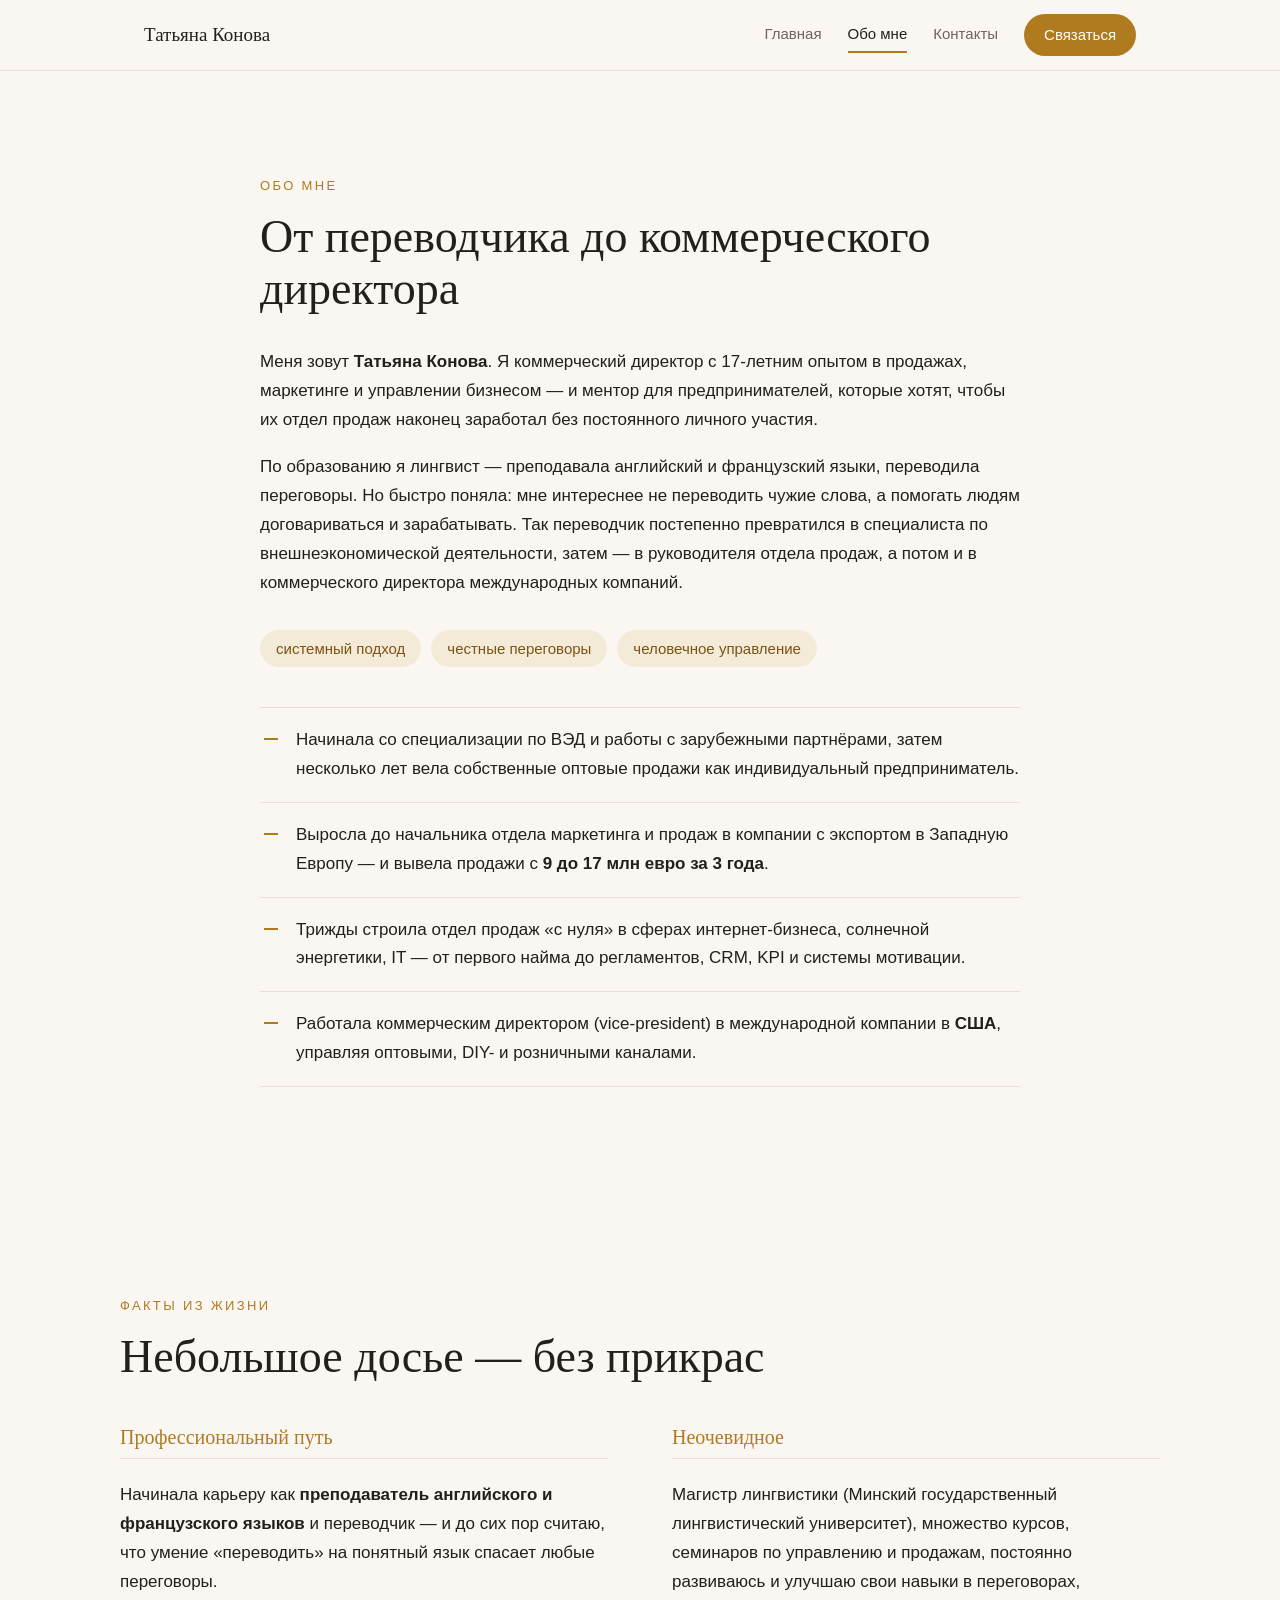
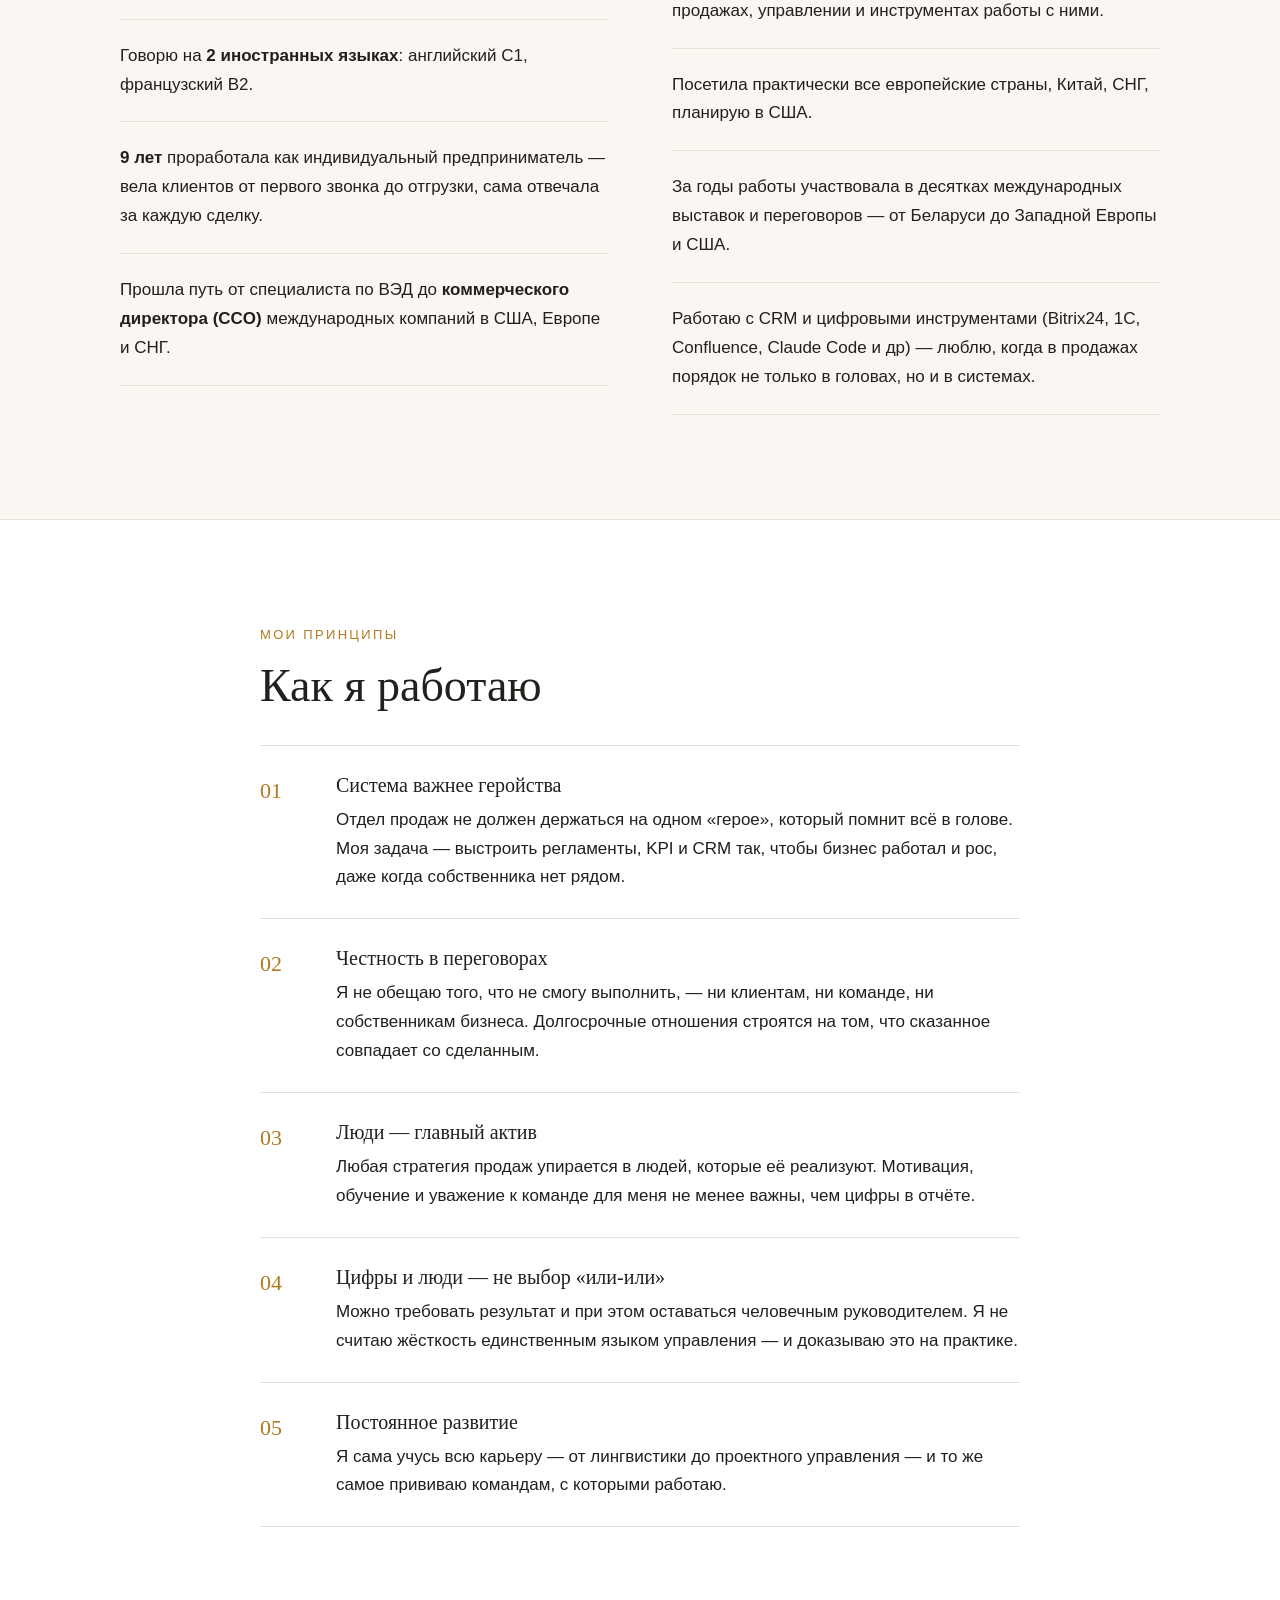
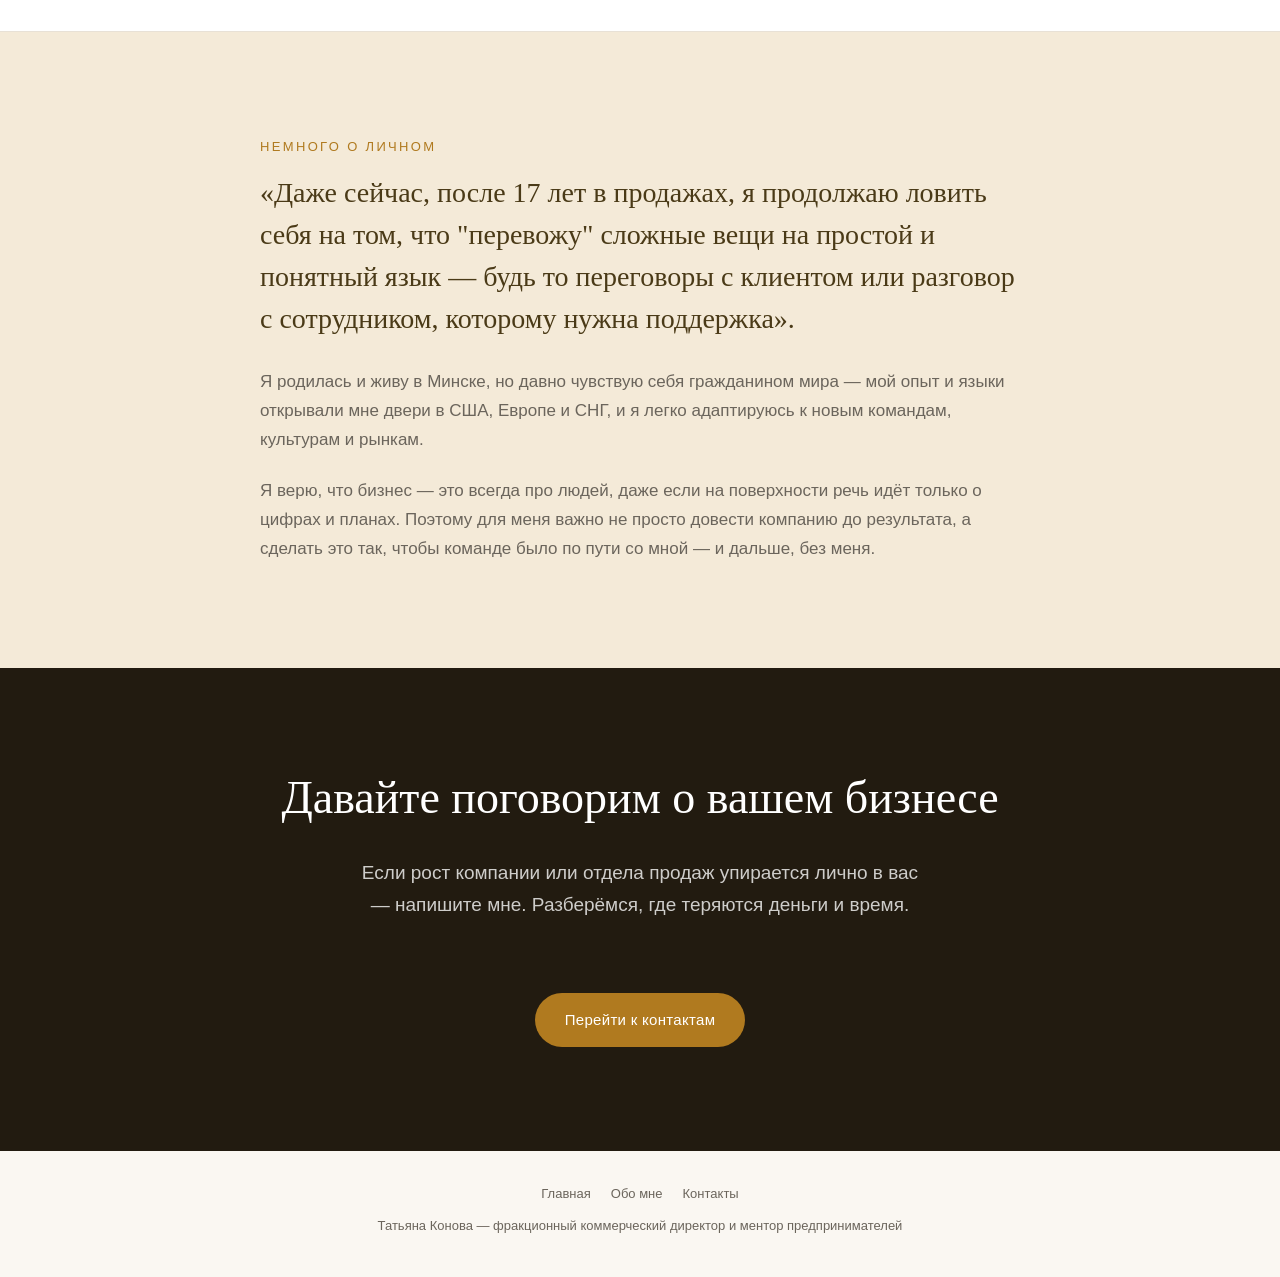
==== about.html @ 10720131 "Split site into 3 pages with shared style.css, sticky nav and contacts page Co-Authored-By: Claude S" ====
<!DOCTYPE html>
<html lang="ru">
<head>
<meta charset="UTF-8">
<meta name="viewport" content="width=device-width, initial-scale=1">
<title>Обо мне — Татьяна Конова</title>
<link rel="stylesheet" href="style.css">
</head>
<body>

<header class="site-header">
  <div class="bar">
    <a class="brand" href="index.html">Татьяна Конова</a>
    <nav class="site-nav">
      <a href="index.html">Главная</a>
      <a href="about.html" aria-current="page">Обо мне</a>
      <a href="contacts.html">Контакты</a>
      <a class="nav-cta" href="contacts.html">Связаться</a>
    </nav>
  </div>
</header>

<section>
  <div class="wrap narrow">
    <div class="label">Обо мне</div>
    <h2>От переводчика до коммерческого директора</h2>
    <p>Меня зовут <strong>Татьяна Конова</strong>. Я коммерческий директор с 17-летним опытом в продажах, маркетинге и управлении бизнесом — и ментор для предпринимателей, которые хотят, чтобы их отдел продаж наконец заработал без постоянного личного участия.</p>
    <p>По образованию я лингвист — преподавала английский и французский языки, переводила переговоры. Но быстро поняла: мне интереснее не переводить чужие слова, а помогать людям договариваться и зарабатывать. Так переводчик постепенно превратился в специалиста по внешнеэкономической деятельности, затем — в руководителя отдела продаж, а потом и в коммерческого директора международных компаний.</p>
    <ul class="traits">
      <li>системный подход</li>
      <li>честные переговоры</li>
      <li>человечное управление</li>
    </ul>
    <ul class="path">
      <li>Начинала со специализации по ВЭД и работы с зарубежными партнёрами, затем несколько лет вела собственные оптовые продажи как индивидуальный предприниматель.</li>
      <li>Выросла до начальника отдела маркетинга и продаж в компании с экспортом в Западную Европу — и вывела продажи с <strong>9 до 17 млн евро за 3 года</strong>.</li>
      <li>Трижды строила отдел продаж «с нуля» в сферах интернет-бизнеса, солнечной энергетики, IT — от первого найма до регламентов, CRM, KPI и системы мотивации.</li>
      <li>Работала коммерческим директором (vice-president) в международной компании в <strong>США</strong>, управляя оптовыми, DIY- и розничными каналами.</li>
    </ul>
  </div>
</section>

<section>
  <div class="wrap">
    <div class="label">Факты из жизни</div>
    <h2>Небольшое досье — без прикрас</h2>
    <div class="facts-grid">
      <div>
        <h3>Профессиональный путь</h3>
        <div class="fact">Начинала карьеру как <strong>преподаватель английского и французского языков</strong> и переводчик — и до сих пор считаю, что умение «переводить» на понятный язык спасает любые переговоры.</div>
        <div class="fact">Говорю на <strong>2 иностранных языках</strong>: английский C1, французский B2.</div>
        <div class="fact"><strong>9 лет</strong> проработала как индивидуальный предприниматель — вела клиентов от первого звонка до отгрузки, сама отвечала за каждую сделку.</div>
        <div class="fact">Прошла путь от специалиста по ВЭД до <strong>коммерческого директора (CCO)</strong> международных компаний в США, Европе и СНГ.</div>
      </div>
      <div>
        <h3>Неочевидное</h3>
        <div class="fact">Магистр лингвистики (Минский государственный лингвистический университет), множество курсов, семинаров по управлению и продажам, постоянно развиваюсь и улучшаю свои навыки в переговорах, продажах, управлении и инструментах работы с ними.</div>
        <div class="fact">Посетила практически все европейские страны, Китай, СНГ, планирую в США.</div>
        <div class="fact">За годы работы участвовала в десятках международных выставок и переговоров — от Беларуси до Западной Европы и США.</div>
        <div class="fact">Работаю с CRM и цифровыми инструментами (Bitrix24, 1С, Confluence, Claude Code и др) — люблю, когда в продажах порядок не только в головах, но и в системах.</div>
      </div>
    </div>
  </div>
</section>

<section class="principles">
  <div class="wrap narrow">
    <div class="label">Мои принципы</div>
    <h2>Как я работаю</h2>
    <div class="principle-list">
      <div class="principle">
        <div class="num">01</div>
        <div>
          <h3>Система важнее геройства</h3>
          <p>Отдел продаж не должен держаться на одном «герое», который помнит всё в голове. Моя задача — выстроить регламенты, KPI и CRM так, чтобы бизнес работал и рос, даже когда собственника нет рядом.</p>
        </div>
      </div>
      <div class="principle">
        <div class="num">02</div>
        <div>
          <h3>Честность в переговорах</h3>
          <p>Я не обещаю того, что не смогу выполнить, — ни клиентам, ни команде, ни собственникам бизнеса. Долгосрочные отношения строятся на том, что сказанное совпадает со сделанным.</p>
        </div>
      </div>
      <div class="principle">
        <div class="num">03</div>
        <div>
          <h3>Люди — главный актив</h3>
          <p>Любая стратегия продаж упирается в людей, которые её реализуют. Мотивация, обучение и уважение к команде для меня не менее важны, чем цифры в отчёте.</p>
        </div>
      </div>
      <div class="principle">
        <div class="num">04</div>
        <div>
          <h3>Цифры и люди — не выбор «или-или»</h3>
          <p>Можно требовать результат и при этом оставаться человечным руководителем. Я не считаю жёсткость единственным языком управления — и доказываю это на практике.</p>
        </div>
      </div>
      <div class="principle">
        <div class="num">05</div>
        <div>
          <h3>Постоянное развитие</h3>
          <p>Я сама учусь всю карьеру — от лингвистики до проектного управления — и то же самое прививаю командам, с которыми работаю.</p>
        </div>
      </div>
    </div>
  </div>
</section>

<section class="personal">
  <div class="wrap narrow">
    <div class="label">Немного о личном</div>
    <blockquote>«Даже сейчас, после 17 лет в продажах, я продолжаю ловить себя на том, что "перевожу" сложные вещи на простой и понятный язык — будь то переговоры с клиентом или разговор с сотрудником, которому нужна поддержка».</blockquote>
    <p class="muted" style="margin-top:28px;">Я родилась и живу в Минске, но давно чувствую себя гражданином мира — мой опыт и языки открывали мне двери в США, Европе и СНГ, и я легко адаптируюсь к новым командам, культурам и рынкам.</p>
    <p class="muted">Я верю, что бизнес — это всегда про людей, даже если на поверхности речь идёт только о цифрах и планах. Поэтому для меня важно не просто довести компанию до результата, а сделать это так, чтобы команде было по пути со мной — и дальше, без меня.</p>
  </div>
</section>

<section class="finale">
  <div class="wrap">
    <h2>Давайте поговорим о вашем бизнесе</h2>
    <p class="lead">Если рост компании или отдела продаж упирается лично в вас — напишите мне. Разберёмся, где теряются деньги и время.</p>
    <div class="cta-row">
      <a class="cta-btn" href="contacts.html">Перейти к контактам</a>
    </div>
  </div>
</section>

<footer>
  <nav>
    <a href="index.html">Главная</a>
    <a href="about.html">Обо мне</a>
    <a href="contacts.html">Контакты</a>
  </nav>
  Татьяна Конова — фракционный коммерческий директор и ментор предпринимателей
</footer>

</body>
</html>
---- style.css ----
:root {
  --bg: #faf7f2;
  --surface: #ffffff;
  --text: #22201c;
  --muted: #6b655c;
  --line: #e8e1d6;
  --accent: #b07a1f;
  --accent-soft: #f4ead8;
  --dark: #221b10;
  --serif: Georgia, "Times New Roman", serif;
  --sans: -apple-system, "Segoe UI", Roboto, "Helvetica Neue", Arial, sans-serif;
}
* { box-sizing: border-box; margin: 0; padding: 0; }
html { scroll-behavior: smooth; }
body {
  font-family: var(--sans);
  background: var(--bg);
  color: var(--text);
  line-height: 1.7;
  font-size: 17px;
  -webkit-font-smoothing: antialiased;
}
img { display: block; max-width: 100%; }
strong { font-weight: 600; }

/* ---------- Шапка ---------- */
.hero {
  display: flex;
  min-height: 92vh;
}
.hero-text {
  flex: 1.15;
  display: flex;
  flex-direction: column;
  justify-content: center;
  padding: 72px 56px;
}
.hero-photo {
  flex: 1;
  position: relative;
  min-height: 420px;
}
.hero-photo img {
  position: absolute; inset: 0;
  width: 100%; height: 100%;
  object-fit: cover;
  object-position: center 18%;
}
.eyebrow {
  font-size: 13px;
  letter-spacing: .18em;
  text-transform: uppercase;
  color: var(--accent);
  margin-bottom: 18px;
}
.hero h1 {
  font-family: var(--serif);
  font-weight: 400;
  font-size: clamp(40px, 5vw, 60px);
  line-height: 1.08;
  letter-spacing: -.01em;
}
.hero h1 span { display: block; font-size: .46em; margin-top: 14px; color: var(--accent); font-style: italic; }
.hero p.lead {
  max-width: 480px;
  margin-top: 26px;
  font-size: 19px;
  color: var(--muted);
}
.cta-btn {
  display: inline-block;
  margin-top: 36px;
  padding: 14px 30px;
  background: var(--accent);
  color: #fff;
  text-decoration: none;
  border-radius: 999px;
  font-size: 15px;
  letter-spacing: .02em;
  width: fit-content;
}
.cta-btn.ghost {
  background: transparent;
  border: 1px solid var(--accent);
  color: var(--accent);
}

/* ---------- Общие секции ---------- */
section { padding: 104px 24px; }
.wrap { max-width: 1040px; margin: 0 auto; }
.wrap.narrow { max-width: 760px; }
.label {
  font-size: 13px;
  letter-spacing: .18em;
  text-transform: uppercase;
  color: var(--accent);
  margin-bottom: 14px;
}
h2 {
  font-family: var(--serif);
  font-weight: 400;
  font-size: clamp(32px, 5vw, 46px);
  line-height: 1.15;
  margin-bottom: 32px;
}
h3 { font-family: var(--serif); font-weight: 400; font-size: 23px; line-height: 1.3; margin-bottom: 10px; }
p + p { margin-top: 18px; }
.muted { color: var(--muted); }

/* ---------- Обо мне ---------- */
.traits { display: flex; flex-wrap: wrap; gap: 10px; margin: 32px 0 8px; }
.traits li {
  list-style: none;
  padding: 6px 16px;
  border-radius: 999px;
  background: var(--accent-soft);
  color: #7a5413;
  font-size: 15px;
}
.path { margin-top: 40px; border-top: 1px solid var(--line); }
.path li {
  list-style: none;
  padding: 18px 0 18px 36px;
  border-bottom: 1px solid var(--line);
  position: relative;
}
.path li::before {
  content: "";
  position: absolute; left: 4px; top: 30px;
  width: 14px; height: 2px;
  background: var(--accent);
}

/* ---------- Факты ---------- */
.facts-grid { display: grid; grid-template-columns: repeat(2, 1fr); gap: 0 64px; }
.facts-grid h3 { margin: 8px 0 8px; font-size: 20px; color: var(--accent); }
.fact { padding: 22px 0; border-bottom: 1px solid var(--line); }
.fact:first-of-type { border-top: 1px solid var(--line); }

/* ---------- Принципы ---------- */
.principles { background: var(--surface); border-top: 1px solid var(--line); border-bottom: 1px solid var(--line); }
.principle-list { margin-top: 24px; }
.principle {
  display: grid;
  grid-template-columns: 56px 1fr;
  gap: 20px;
  padding: 26px 0;
  border-bottom: 1px solid var(--line);
}
.principle:first-child { border-top: 1px solid var(--line); }
.principle .num { font-family: var(--serif); font-size: 22px; color: var(--accent); }
.principle h3 { margin-bottom: 8px; font-size: 20px; }

/* ---------- Личное ---------- */
.personal {
  background: var(--accent-soft);
}
.personal blockquote {
  font-family: var(--serif);
  font-size: clamp(22px, 3vw, 28px);
  line-height: 1.5;
  color: #4a3a17;
}
.personal p + p { margin-top: 22px; }

/* ---------- Призыв к действию ---------- */
.finale {
  background: var(--dark);
  color: #fff;
}
.finale .wrap { text-align: center; }
.finale h2 { color: #fff; }
.finale p.lead {
  max-width: 560px;
  margin: 0 auto 8px;
  font-size: 19px;
  color: rgba(255,255,255,.78);
}
.finale .cta-row { display: flex; gap: 16px; justify-content: center; margin-top: 36px; flex-wrap: wrap; }
.finale .cta-btn.ghost { color: #fff; border-color: rgba(255,255,255,.5); }

/* ---------- Подвал ---------- */
footer { padding: 32px 24px 40px; font-size: 13px; color: var(--muted); text-align: center; }
footer nav { margin-bottom: 10px; display: flex; gap: 20px; justify-content: center; flex-wrap: wrap; }
footer nav a { color: var(--muted); text-decoration: none; }
footer nav a:hover { color: var(--accent); }

/* ---------- Шапка с меню ---------- */
.site-header {
  position: sticky; top: 0; z-index: 10;
  background: rgba(250,247,242,.94);
  border-bottom: 1px solid var(--line);
}
.site-header .bar {
  max-width: 1040px; margin: 0 auto;
  padding: 14px 24px;
  display: flex; align-items: center; justify-content: space-between; gap: 16px;
}
.brand { font-family: var(--serif); font-size: 19px; color: var(--text); text-decoration: none; white-space: nowrap; }
.site-nav { display: flex; align-items: center; gap: 26px; }
.site-nav a { color: var(--muted); text-decoration: none; font-size: 15px; padding: 4px 0; border-bottom: 2px solid transparent; }
.site-nav a:hover { color: var(--text); }
.site-nav a[aria-current="page"] { color: var(--text); border-bottom-color: var(--accent); }
.site-nav a.nav-cta {
  background: var(--accent); color: #fff; border: 0;
  padding: 8px 20px; border-radius: 999px;
}
.site-nav a.nav-cta:hover { color: #fff; opacity: .9; }

/* ---------- Главная: коротко + цифры ---------- */
.stats { display: grid; grid-template-columns: repeat(3, 1fr); gap: 24px; margin-top: 40px; }
.stat { border-top: 1px solid var(--line); padding-top: 16px; }
.stat .num { font-family: var(--serif); font-size: 36px; color: var(--accent); line-height: 1.1; }
.stat .cap { margin-top: 6px; font-size: 15px; color: var(--muted); }
.btn-row { display: flex; gap: 14px; flex-wrap: wrap; margin-top: 8px; }

/* ---------- Контакты ---------- */
.page-title { padding-top: 72px; padding-bottom: 88px; }
.contact-grid { display: grid; grid-template-columns: repeat(2, 1fr); gap: 16px; margin-top: 32px; }
.contact-card {
  display: block;
  padding: 22px 24px;
  background: var(--surface);
  border: 1px solid var(--line);
  border-radius: 12px;
  color: var(--text);
  text-decoration: none;
}
.contact-card:hover { border-color: var(--accent); }
.contact-card .kind { font-size: 13px; letter-spacing: .14em; text-transform: uppercase; color: var(--accent); }
.contact-card .val { font-family: var(--serif); font-size: 21px; margin-top: 6px; word-break: break-word; }
.letter { margin-top: 56px; padding: 28px; background: var(--accent-soft); border-radius: 12px; }
.letter h3 { margin-bottom: 12px; }
.letter ul { margin: 12px 0 0 20px; }
.letter li { margin-top: 6px; }

/* ---------- Телефон ---------- */
@media (max-width: 820px) {
  body { font-size: 16px; }
  .site-header .bar { padding: 10px 16px; }
  .brand { font-size: 17px; }
  .site-nav { gap: 14px; }
  .site-nav a { font-size: 14px; }
  .site-nav a.nav-cta { display: none; }
  .stats { grid-template-columns: 1fr; gap: 16px; }
  .contact-grid { grid-template-columns: 1fr; }
  .page-title { padding-top: 48px; }
  section { padding: 72px 16px; }
  .hero { flex-direction: column; min-height: auto; }
  .hero-text { padding: 56px 20px 40px; order: 2; }
  .hero-photo { min-height: 60vh; order: 1; }
  .hero p.lead { font-size: 17px; }
  .facts-grid { grid-template-columns: 1fr; gap: 0; }
  .principle { grid-template-columns: 40px 1fr; gap: 14px; }
  footer { padding: 32px 16px 40px; }
}
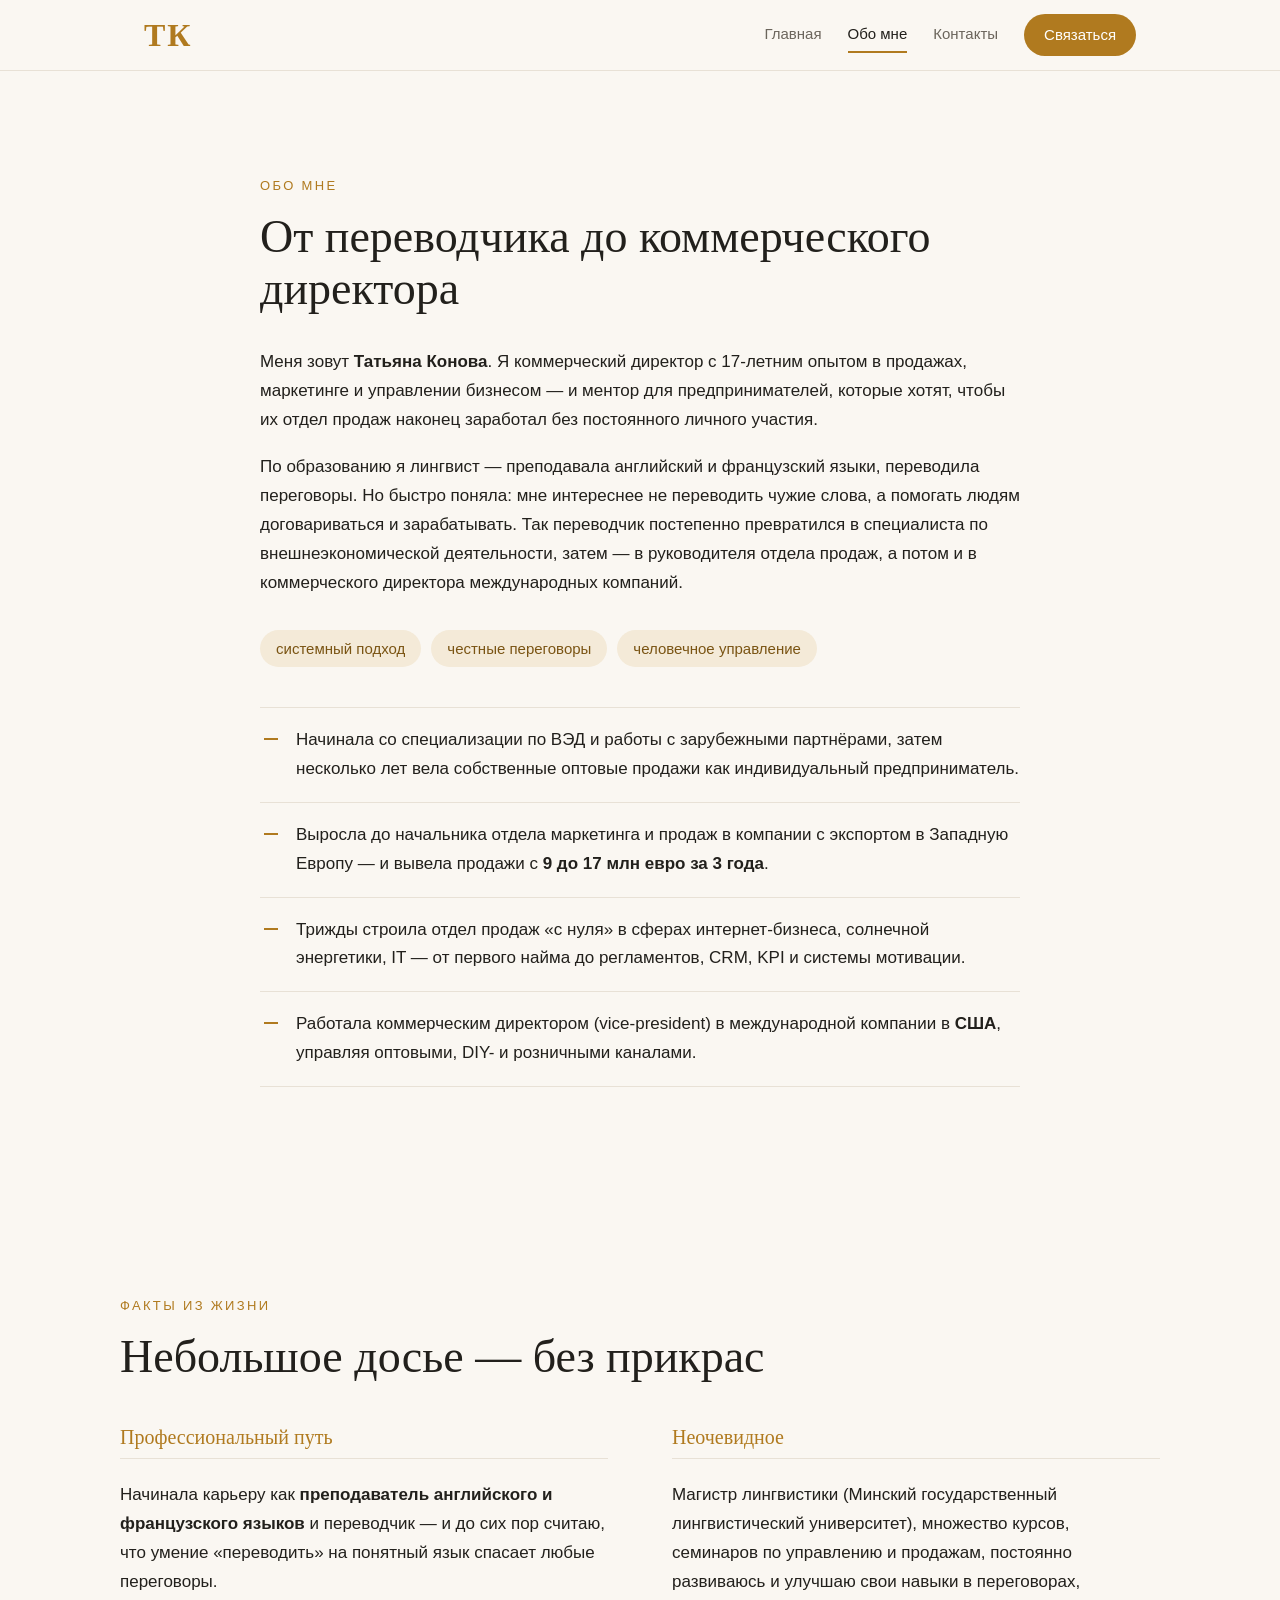
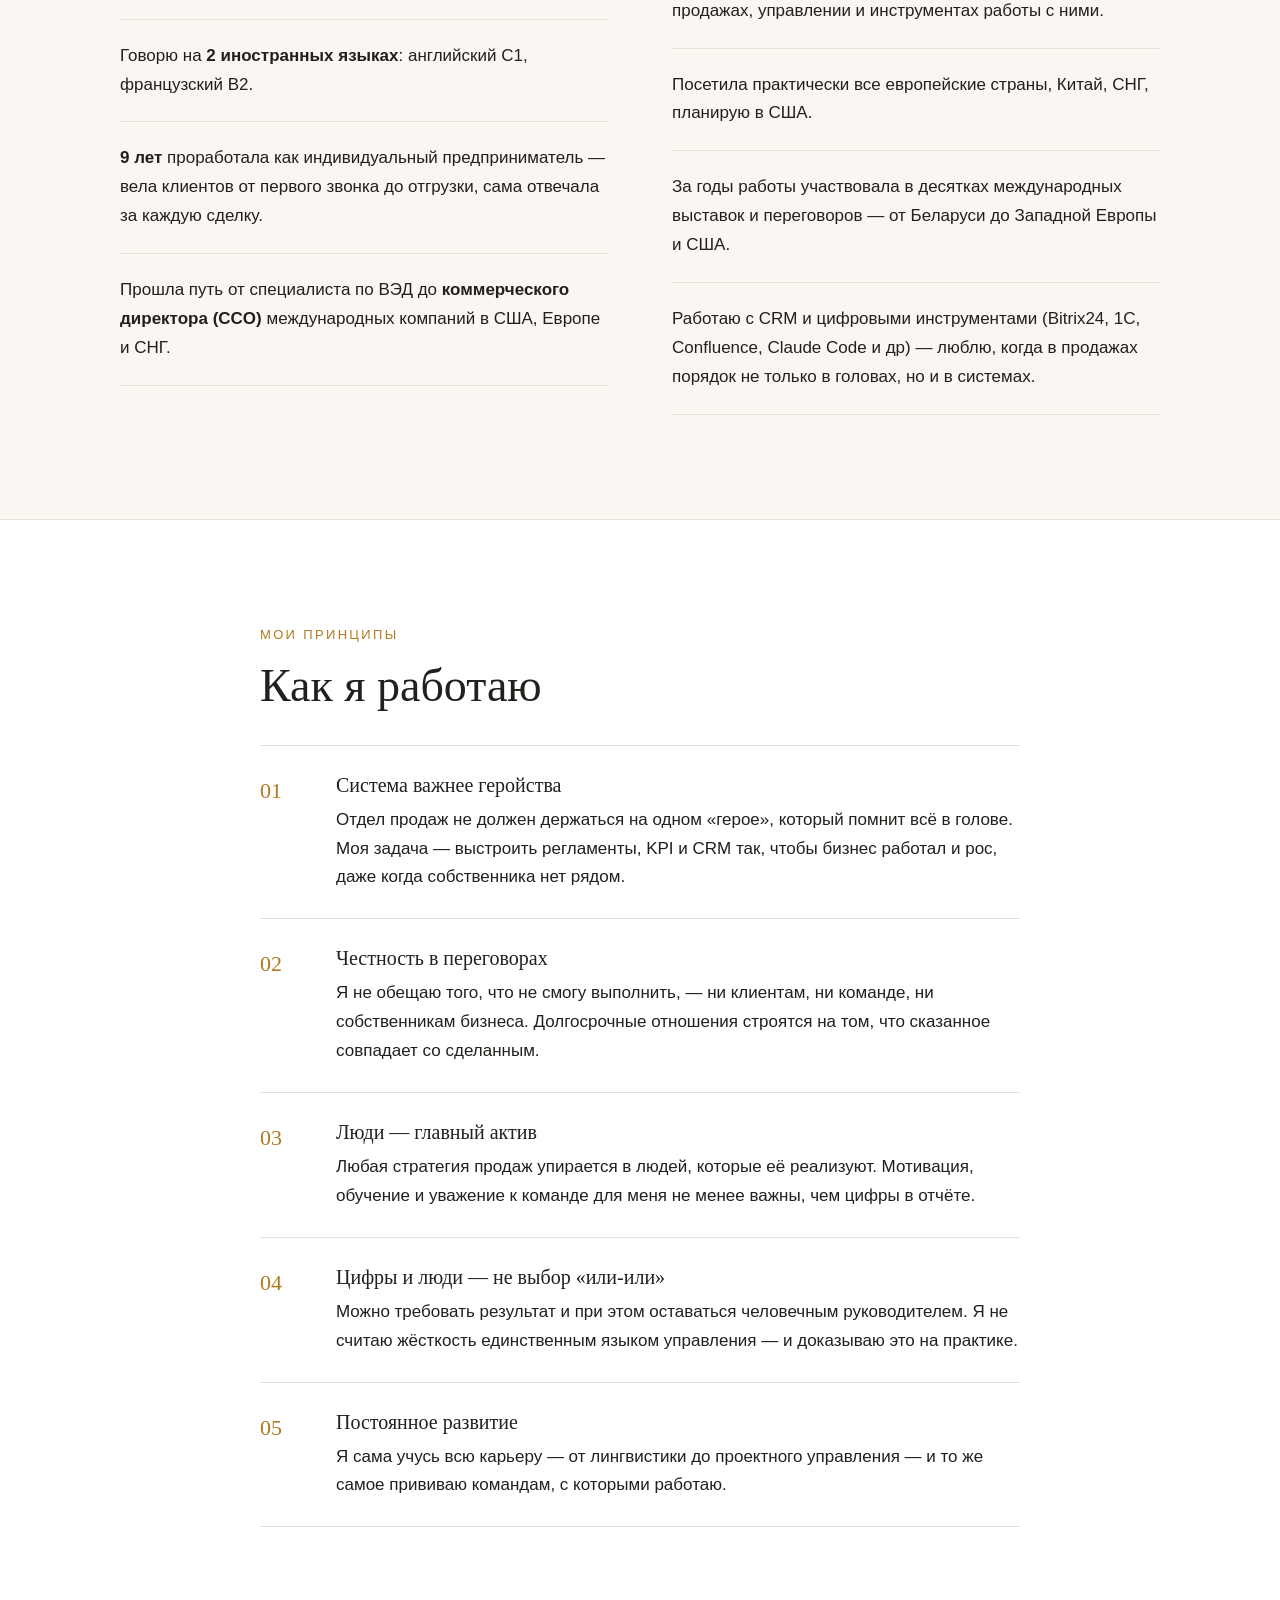
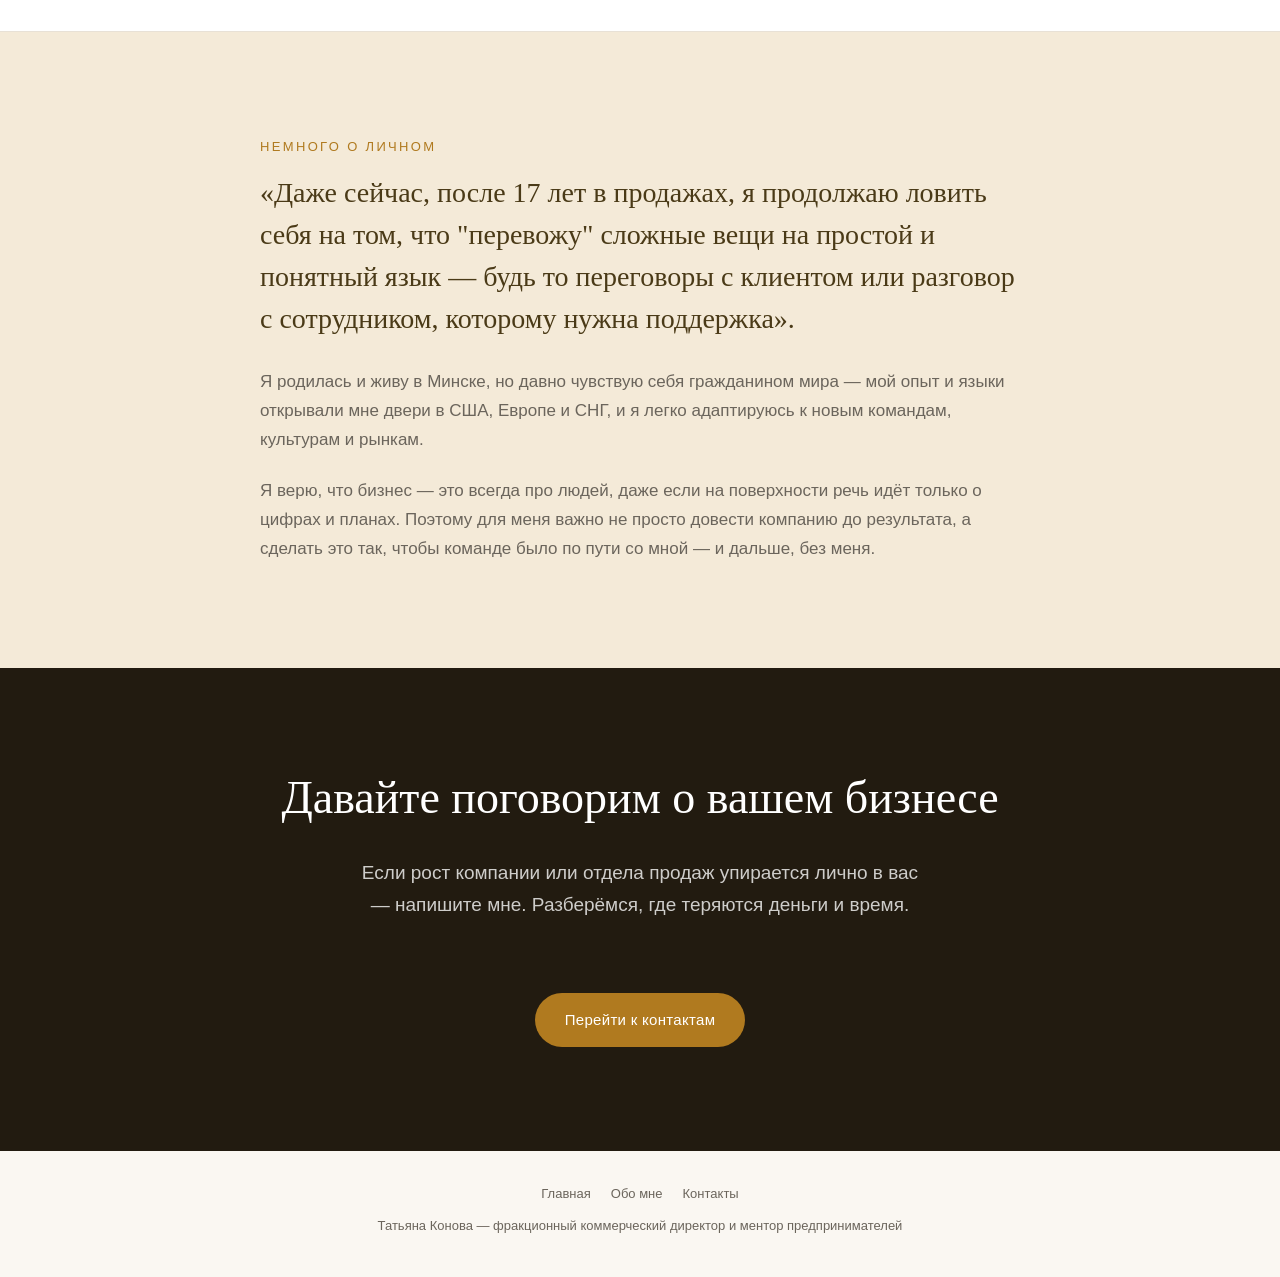
==== commit a8d4f8db: "Add TK monogram, services block and on-page contact form (Web3Forms) Co-Authored-By: Claude Sonnet 5" ====
--- a/about.html
+++ b/about.html
@@ -4,13 +4,20 @@
 <meta charset="UTF-8">
 <meta name="viewport" content="width=device-width, initial-scale=1">
 <title>Обо мне — Татьяна Конова</title>
+<meta name="description" content="От переводчика до коммерческого директора: путь, факты из жизни и принципы работы Татьяны Коновой.">
+<link rel="icon" type="image/svg+xml" href="favicon.svg">
+<meta property="og:type" content="profile">
+<meta property="og:title" content="Обо мне — Татьяна Конова">
+<meta property="og:description" content="От переводчика до коммерческого директора: путь, факты из жизни и принципы работы.">
+<meta property="og:image" content="images/me.jpg">
+<meta name="twitter:card" content="summary_large_image">
 <link rel="stylesheet" href="style.css">
 </head>
 <body>
 
 <header class="site-header">
   <div class="bar">
-    <a class="brand" href="index.html">Татьяна Конова</a>
+    <a class="brand" href="index.html" aria-label="Татьяна Конова — на главную">ТК</a>
     <nav class="site-nav">
       <a href="index.html">Главная</a>
       <a href="about.html" aria-current="page">Обо мне</a>
@@ -20,7 +27,7 @@
   </div>
 </header>
 
-<section>
+<section class="reveal">
   <div class="wrap narrow">
     <div class="label">Обо мне</div>
     <h2>От переводчика до коммерческого директора</h2>
@@ -40,7 +47,7 @@
   </div>
 </section>
 
-<section>
+<section class="reveal">
   <div class="wrap">
     <div class="label">Факты из жизни</div>
     <h2>Небольшое досье — без прикрас</h2>
@@ -63,7 +70,7 @@
   </div>
 </section>
 
-<section class="principles">
+<section class="principles reveal">
   <div class="wrap narrow">
     <div class="label">Мои принципы</div>
     <h2>Как я работаю</h2>
@@ -107,7 +114,7 @@
   </div>
 </section>
 
-<section class="personal">
+<section class="personal reveal">
   <div class="wrap narrow">
     <div class="label">Немного о личном</div>
     <blockquote>«Даже сейчас, после 17 лет в продажах, я продолжаю ловить себя на том, что "перевожу" сложные вещи на простой и понятный язык — будь то переговоры с клиентом или разговор с сотрудником, которому нужна поддержка».</blockquote>
@@ -116,7 +123,7 @@
   </div>
 </section>
 
-<section class="finale">
+<section class="finale reveal">
   <div class="wrap">
     <h2>Давайте поговорим о вашем бизнесе</h2>
     <p class="lead">Если рост компании или отдела продаж упирается лично в вас — напишите мне. Разберёмся, где теряются деньги и время.</p>
@@ -135,5 +142,6 @@
   Татьяна Конова — фракционный коммерческий директор и ментор предпринимателей
 </footer>
 
+<script defer src="script.js"></script>
 </body>
 </html>
--- a/style.css
+++ b/style.css
@@ -196,7 +196,7 @@
   padding: 14px 24px;
   display: flex; align-items: center; justify-content: space-between; gap: 16px;
 }
-.brand { font-family: var(--serif); font-size: 19px; color: var(--text); text-decoration: none; white-space: nowrap; }
+.brand { font-family: var(--serif); font-size: 32px; font-weight: 700; letter-spacing: .06em; line-height: 1; color: var(--accent); text-decoration: none; white-space: nowrap; }
 .site-nav { display: flex; align-items: center; gap: 26px; }
 .site-nav a { color: var(--muted); text-decoration: none; font-size: 15px; padding: 4px 0; border-bottom: 2px solid transparent; }
 .site-nav a:hover { color: var(--text); }
@@ -234,11 +234,43 @@
 .letter ul { margin: 12px 0 0 20px; }
 .letter li { margin-top: 6px; }
 
+/* ---------- Появление секций при скролле ---------- */
+.reveal {
+  opacity: 0;
+  transform: translateY(16px);
+  transition: opacity .6s ease, transform .6s ease;
+}
+.reveal.is-visible {
+  opacity: 1;
+  transform: translateY(0);
+}
+@media (prefers-reduced-motion: reduce) {
+  .reveal { opacity: 1; transform: none; transition: none; }
+}
+
+/* ---------- Копирование email: подсказка ---------- */
+.contact-card { position: relative; }
+.copy-toast {
+  position: absolute;
+  top: -10px; right: 16px;
+  background: var(--dark);
+  color: #fff;
+  font-size: 13px;
+  padding: 6px 12px;
+  border-radius: 999px;
+  opacity: 0;
+  transform: translateY(0);
+  transition: opacity .25s ease, transform .25s ease;
+  pointer-events: none;
+  white-space: nowrap;
+}
+.copy-toast.is-visible { opacity: 1; transform: translateY(-10px); }
+
 /* ---------- Телефон ---------- */
 @media (max-width: 820px) {
   body { font-size: 16px; }
   .site-header .bar { padding: 10px 16px; }
-  .brand { font-size: 17px; }
+  .brand { font-size: 28px; }
   .site-nav { gap: 14px; }
   .site-nav a { font-size: 14px; }
   .site-nav a.nav-cta { display: none; }
@@ -254,3 +286,39 @@
   .principle { grid-template-columns: 40px 1fr; gap: 14px; }
   footer { padding: 32px 16px 40px; }
 }
+
+/* ---------- Главная: с чем помогаю ---------- */
+.services-grid { display: grid; grid-template-columns: repeat(2, 1fr); gap: 16px; margin-top: 32px; }
+.service {
+  padding: 26px 26px 24px;
+  background: var(--surface);
+  border: 1px solid var(--line);
+  border-radius: 12px;
+}
+.service .num { font-family: var(--serif); font-size: 22px; color: var(--accent); }
+.service h3 { margin: 6px 0 8px; font-size: 21px; }
+.service p { color: var(--muted); font-size: 16px; }
+
+/* ---------- Форма обратной связи ---------- */
+.lead-form { margin-top: 20px; display: grid; gap: 16px; }
+.lead-form label { display: grid; gap: 6px; font-size: 15px; color: var(--muted); }
+.lead-form input, .lead-form textarea {
+  font: inherit; color: var(--text);
+  padding: 12px 14px;
+  background: var(--surface);
+  border: 1px solid var(--line);
+  border-radius: 8px;
+  width: 100%;
+}
+.lead-form input:focus, .lead-form textarea:focus { outline: 2px solid var(--accent); outline-offset: 1px; }
+.lead-form textarea { min-height: 140px; resize: vertical; }
+.lead-form .hp { position: absolute; left: -9999px; }
+.lead-form button.cta-btn { border: 0; cursor: pointer; font-family: inherit; margin-top: 4px; }
+.lead-form button[disabled] { opacity: .6; cursor: default; }
+.form-status { font-size: 15px; min-height: 1.4em; }
+.form-status.ok { color: #3f6b3a; }
+.form-status.err { color: #a33a2a; }
+
+@media (max-width: 820px) {
+  .services-grid { grid-template-columns: 1fr; }
+}
